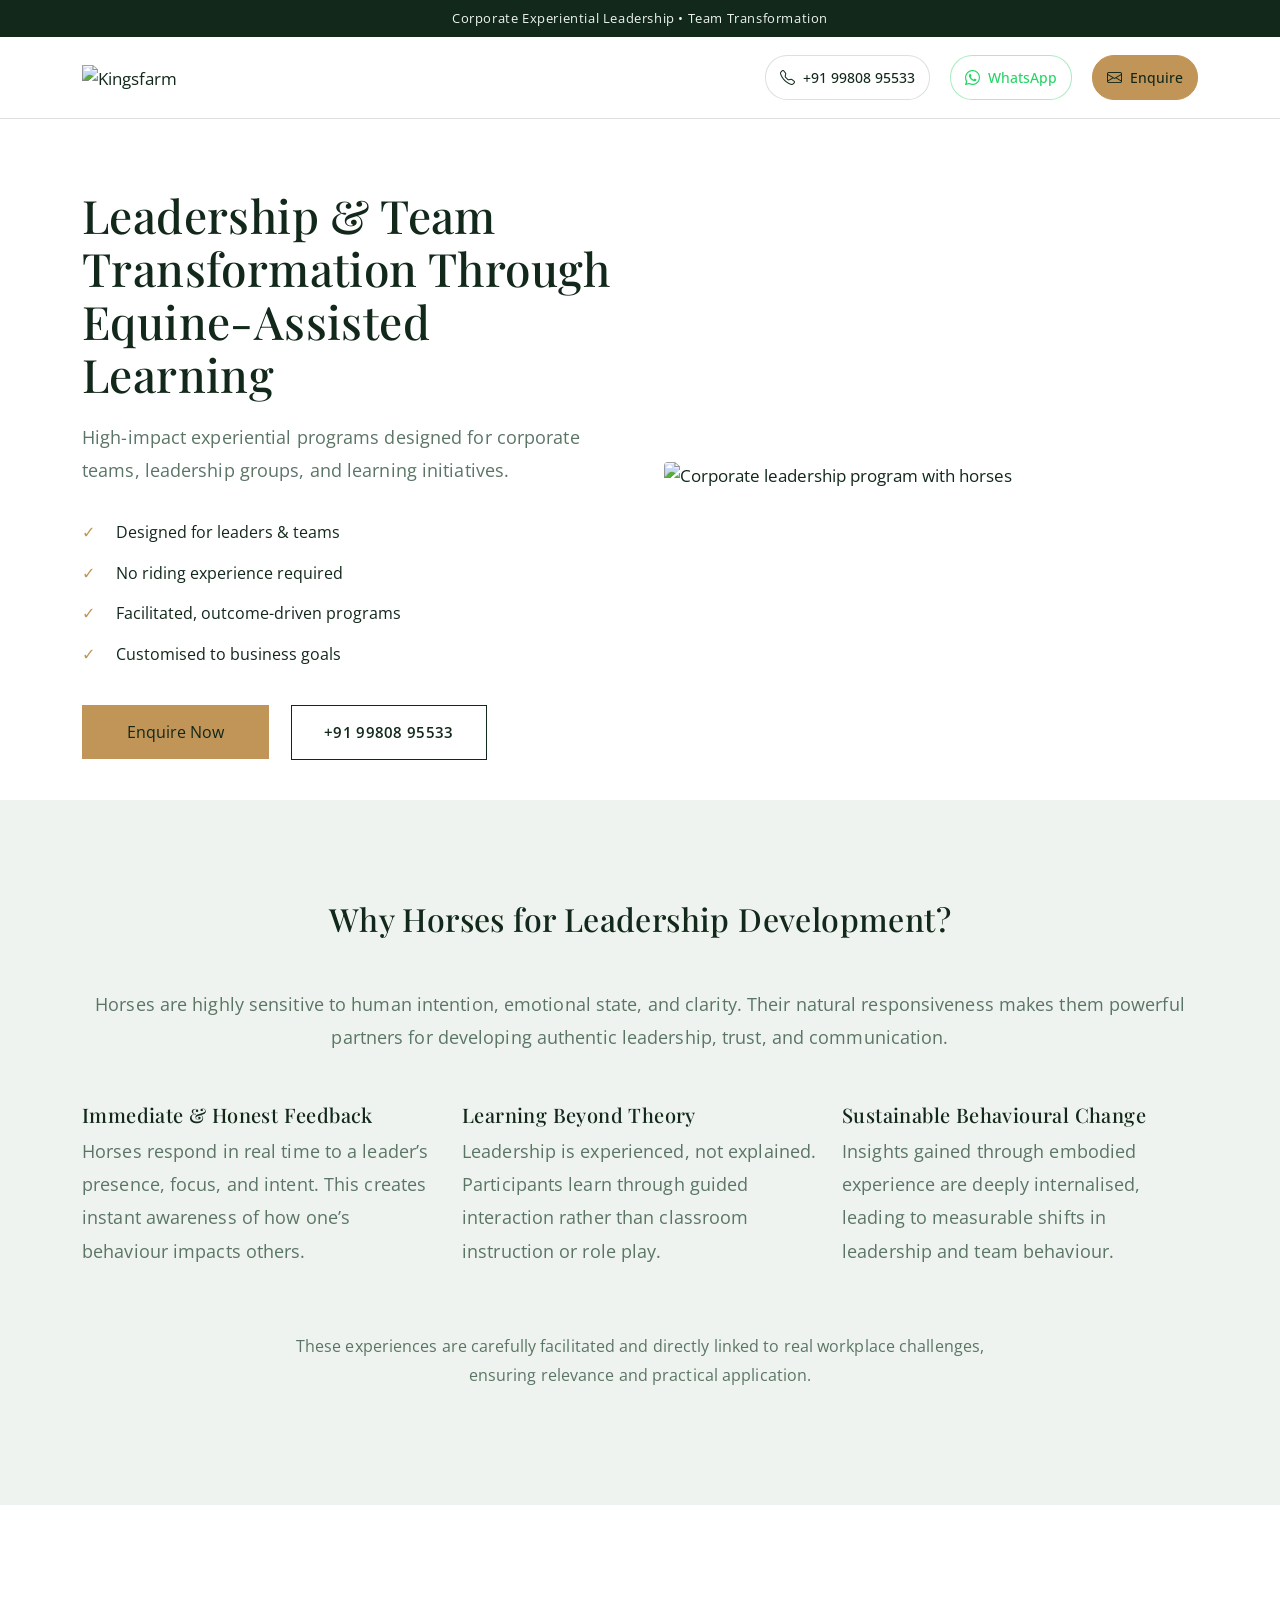
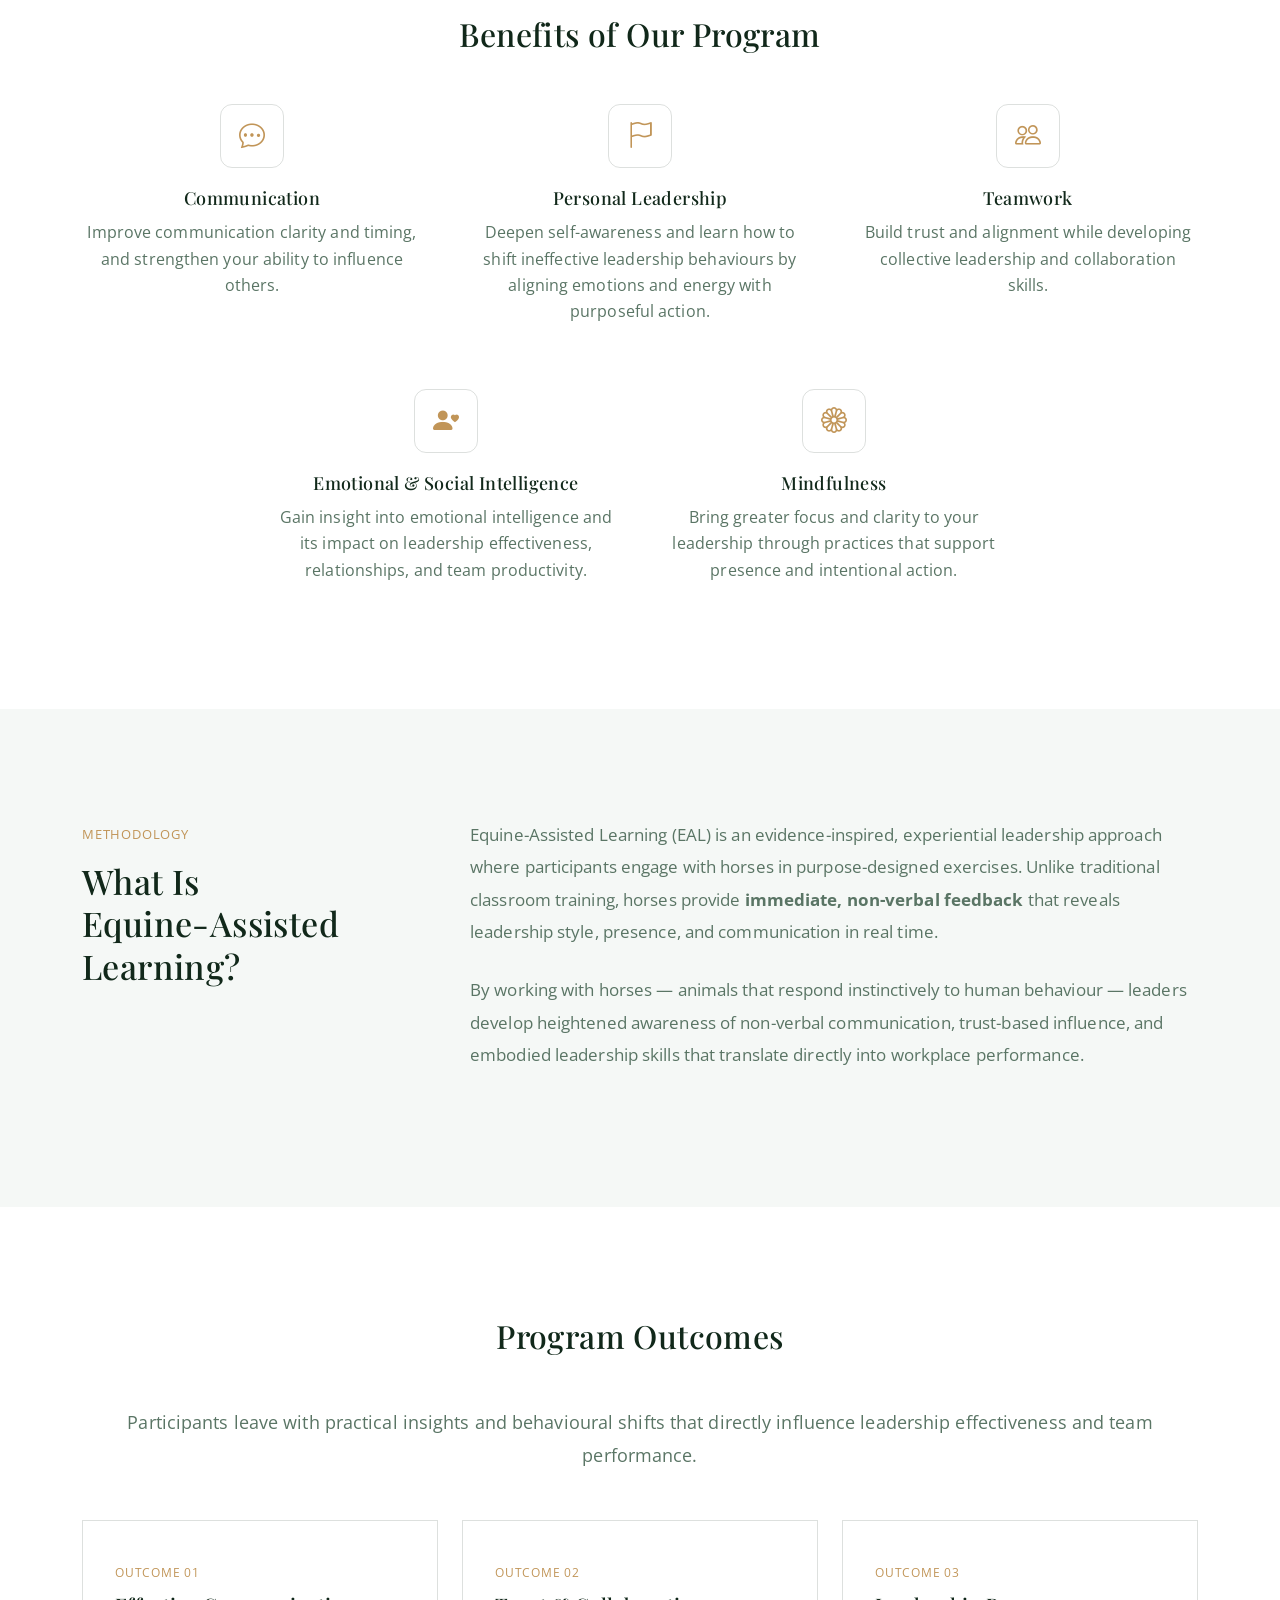
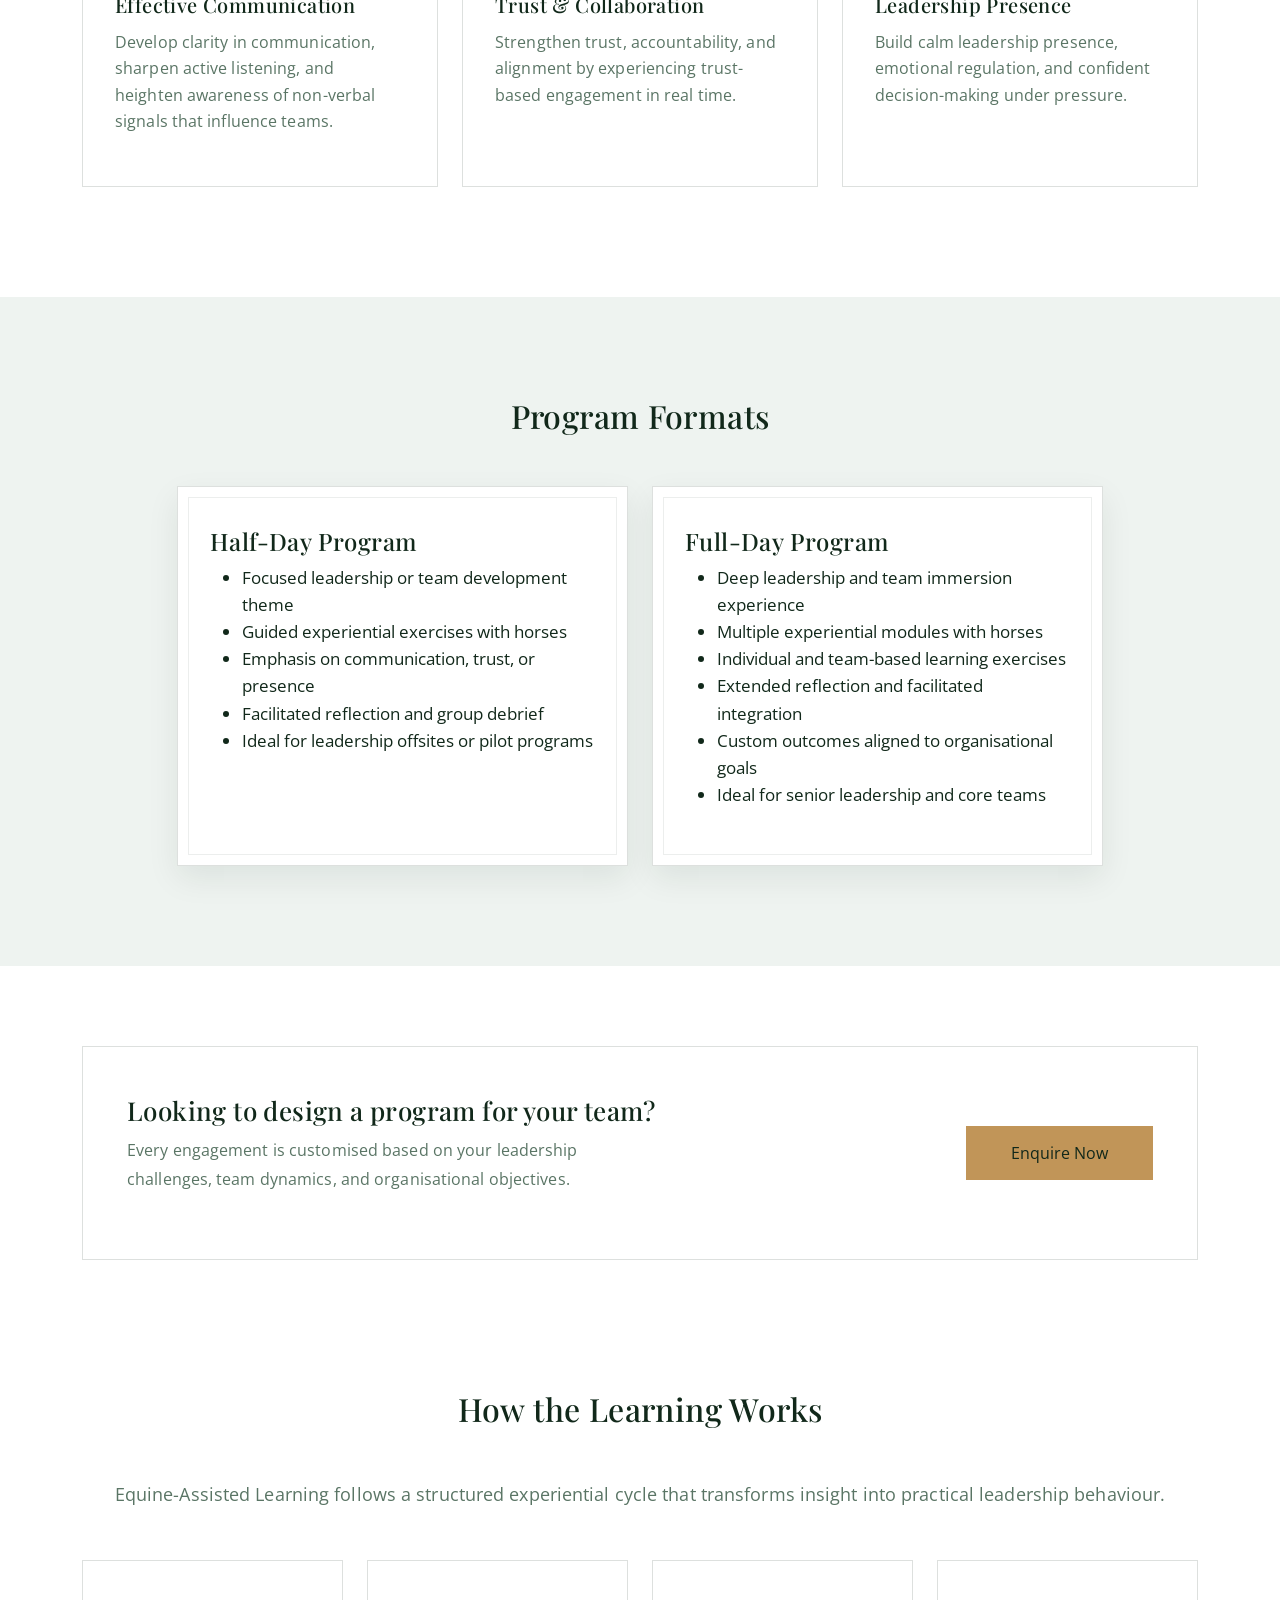
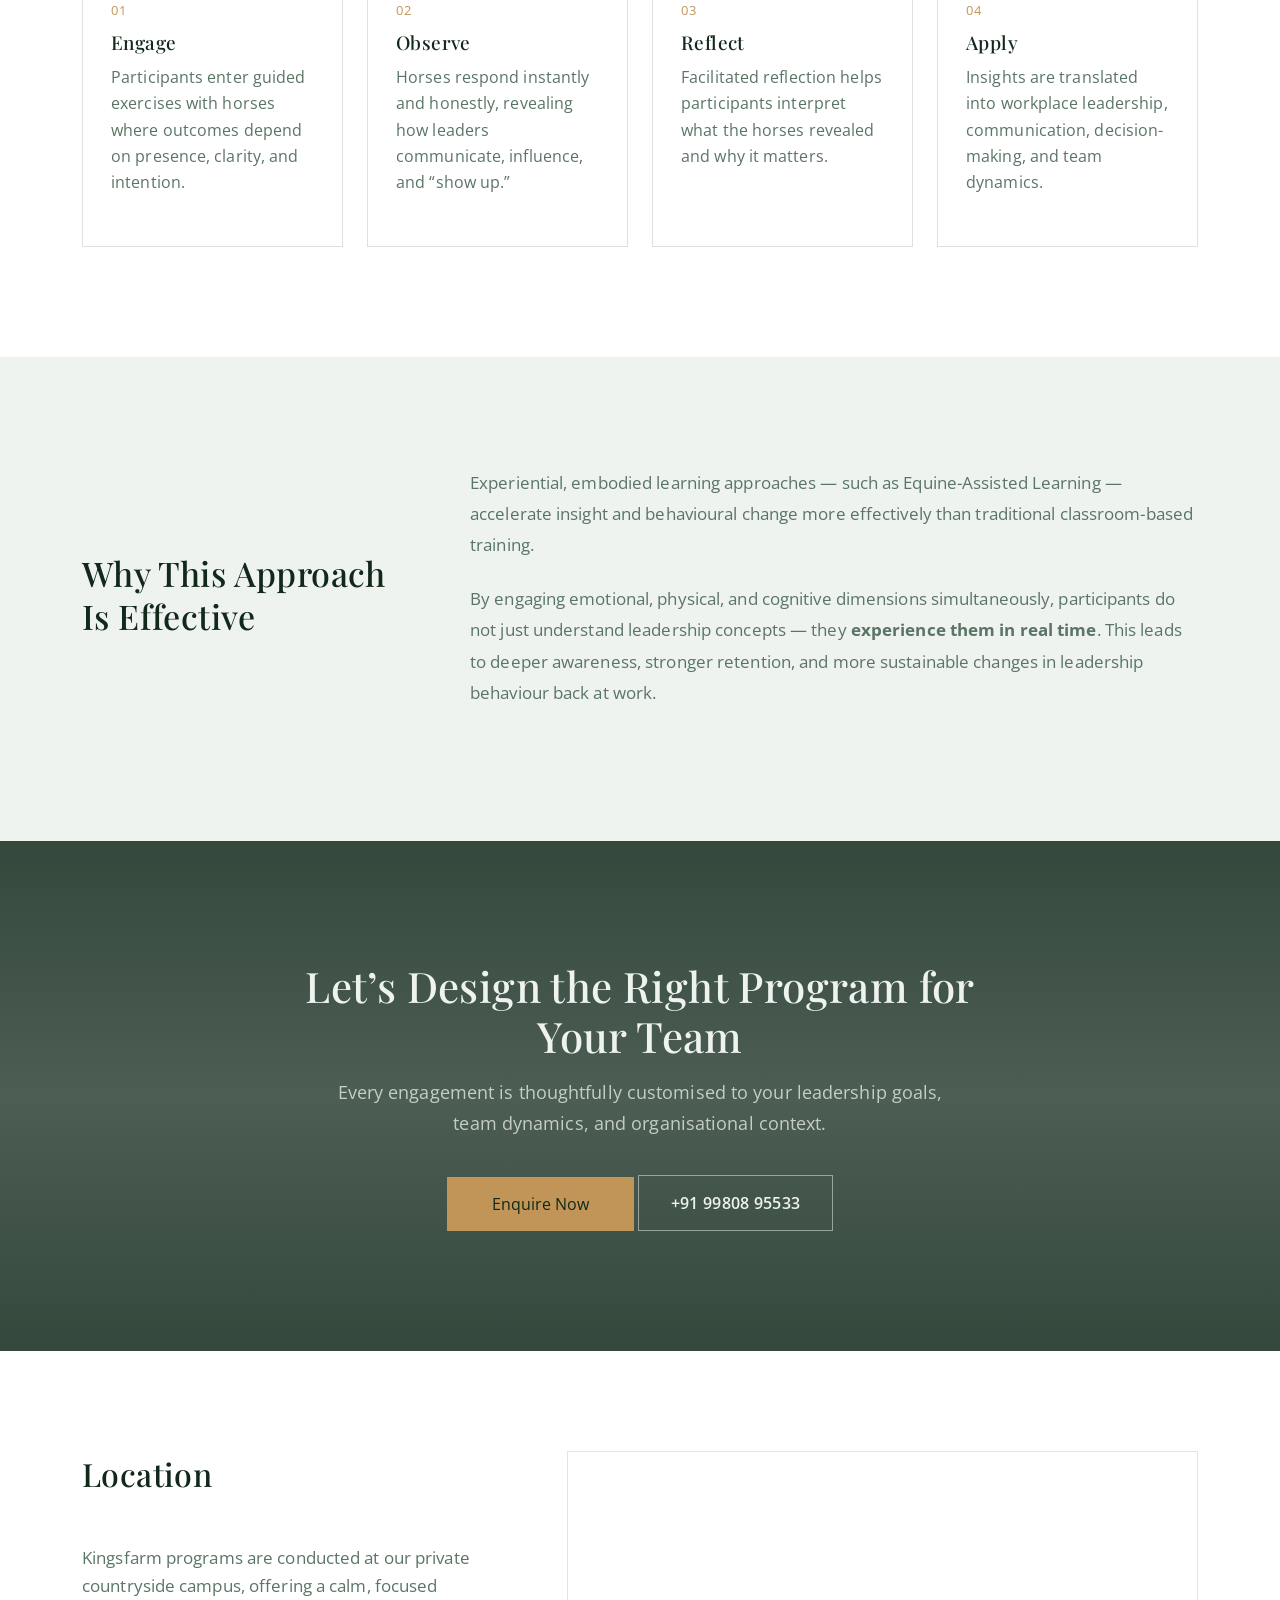
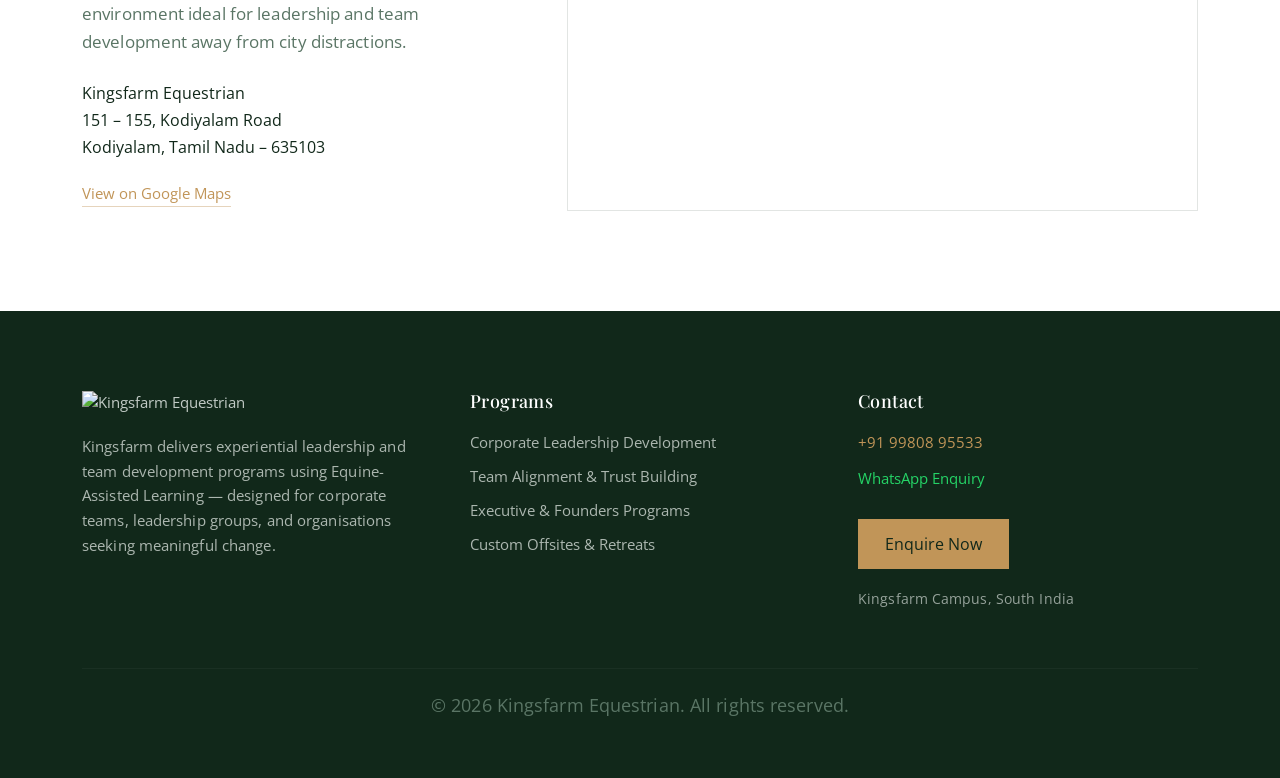
==== Corporate _ Leadership Conversion/index.html @ d207b060 "Add Corporate Leadership Conversion landing page with Kings Equestrian Foundation branding" ====
<!doctype html>
<html lang="en">
<head>
<meta charset="utf-8">
<title>Corporate Leadership Programs with Horses | Kingsfarm</title>
<meta name="viewport" content="width=device-width, initial-scale=1">

<!-- Bootstrap -->
<link href="https://cdn.jsdelivr.net/npm/bootstrap@5.3.2/dist/css/bootstrap.min.css" rel="stylesheet">

<!-- Fonts -->
<link href="https://fonts.googleapis.com/css2?family=Playfair+Display:wght@400;600;700&family=Open+Sans:wght@400;500;600&display=swap" rel="stylesheet">


<link href="https://cdn.jsdelivr.net/npm/bootstrap-icons/font/bootstrap-icons.css" rel="stylesheet">


<!-- GLOBAL CSS -->
<link rel="stylesheet" href="global.css">

<!-- PAGE CSS -->
<link rel="stylesheet" href="corporate.css">
</head>

<body>

<!-- ================= TOP BAR ================= -->
<div class="top-bar">
  <span>Corporate Experiential Leadership • Team Transformation</span>
</div>

<!-- ================= HEADER (REUSED) ================= -->
<header class="site-header corporate-header">
  <div class="container d-flex justify-content-between align-items-center">

    <div class="site-logo">
      <img src="images/logo.png" alt="Kingsfarm">
    </div>

    <div class="header-actions">

      <a href="tel:+919980895533" class="header-btn">
        <i class="bi bi-telephone"></i>
        <span>+91 99808 95533</span>
      </a>

      <a href="https://wa.me/919980895533" target="_blank" class="header-btn whatsapp">
        <i class="bi bi-whatsapp"></i>
        <span>WhatsApp</span>
      </a>

      <button
        class="header-btn enquire"
        data-bs-toggle="modal"
        data-bs-target="#enquiryModal"
      >
        <i class="bi bi-envelope"></i>
        <span>Enquire</span>
      </button>

    </div>

  </div>
</header>


<!-- ================= HERO ================= -->
<section class="corporate-hero-clean">
  <div class="container">

    <!-- HERO HEADING (FULL WIDTH) -->
    <div class="hero-heading">
      
    </div>

    <div class="row align-items-center g-5">

      <!-- LEFT CONTENT -->
      <div class="col-lg-6">
	      <h1 class="hero-title ">
	        Leadership & Team Transformation Through Equine-Assisted Learning
	      </h1>
        <p class="hero-subtitle">
          High-impact experiential programs designed for corporate teams,
          leadership groups, and learning initiatives.
        </p>

        <ul class="hero-points">
          <li>Designed for leaders & teams</li>
          <li>No riding experience required</li>
          <li>Facilitated, outcome-driven programs</li>
          <li>Customised to business goals</li>
        </ul>

        <div class="hero-actions">
          <button
            class="btn btn-gold"
            data-bs-toggle="modal"
            data-bs-target="#enquiryModal"
          >
            Enquire Now
          </button>

          <a href="tel:+919980895533" class="hero-phone">
            +91 99808 95533
          </a>
        </div>
      </div>

      <!-- RIGHT IMAGE -->
      <div class="col-lg-6">
        <img
          src="images/hero.jpg"
          alt="Corporate leadership program with horses"
          class="img-fluid hero-image"
        >
      </div>

    </div>
  </div>
</section>


 <!-- ================= WHY HORSES ================= -->
 <section class="section-light why-horses-section">
   <div class="container">

     <div class="text-center mb-5">
       <h2 class="section-title">Why Horses for Leadership Development?</h2>
       <p class="included-intro">
         Horses are highly sensitive to human intention, emotional state, and clarity.
         Their natural responsiveness makes them powerful partners for developing
         authentic leadership, trust, and communication.
       </p>
     </div>

     <div class="row g-4">

       <!-- Immediate & Honest Feedback -->
       <div class="col-lg-4">
         <div class="included-card">
           <h5>Immediate & Honest Feedback</h5>
           <p>
             Horses respond in real time to a leader’s presence, focus, and intent.
             This creates instant awareness of how one’s behaviour impacts others.
           </p>
         </div>
       </div>

       <!-- Learning Beyond Theory -->
       <div class="col-lg-4">
         <div class="included-card">
           <h5>Learning Beyond Theory</h5>
           <p>
             Leadership is experienced, not explained. Participants learn through
             guided interaction rather than classroom instruction or role play.
           </p>
         </div>
       </div>

       <!-- Sustainable Behavioural Change -->
       <div class="col-lg-4">
         <div class="included-card">
           <h5>Sustainable Behavioural Change</h5>
           <p>
             Insights gained through embodied experience are deeply internalised,
             leading to measurable shifts in leadership and team behaviour.
           </p>
         </div>
       </div>

     </div>
	 
	 <p class="text-center mt-5 why-horses-footnote">
	   These experiences are carefully facilitated and directly linked to real
	   workplace challenges, ensuring relevance and practical application.
	 </p>
	 

   </div>
 </section>
 

<section class="section-white benefits-section">
  <div class="container">

    <div class="text-center mb-5">
      <h2 class="section-title">Benefits of Our Program</h2>
    </div>

    <div class="row g-5 justify-content-center">

      <!-- Communication -->
      <div class="col-lg-4 col-md-6">
        <div class="benefit-card">
          <div class="benefit-icon">
            <i class="bi bi-chat-dots"></i>
          </div>
          <h5>Communication</h5>
          <p>
            Improve communication clarity and timing, and strengthen your
            ability to influence others.
          </p>
        </div>
      </div>

      <!-- Personal Leadership -->
      <div class="col-lg-4 col-md-6">
        <div class="benefit-card">
          <div class="benefit-icon">
            <i class="bi bi-flag"></i>
          </div>
          <h5>Personal Leadership</h5>
          <p>
            Deepen self-awareness and learn how to shift ineffective leadership
            behaviours by aligning emotions and energy with purposeful action.
          </p>
        </div>
      </div>

      <!-- Teamwork -->
      <div class="col-lg-4 col-md-6">
        <div class="benefit-card">
          <div class="benefit-icon">
            <i class="bi bi-people"></i>
          </div>
          <h5>Teamwork</h5>
          <p>
            Build trust and alignment while developing collective leadership
            and collaboration skills.
          </p>
        </div>
      </div>

      <!-- Emotional & Social Intelligence -->
      <div class="col-lg-4 col-md-6">
		<div class="benefit-card">
		  <div class="benefit-icon">
		    <i class="bi bi-person-heart"></i>
		  </div>
		  <h5>Emotional & Social Intelligence</h5>
		  <p>
		    Gain insight into emotional intelligence and its impact on
		    leadership effectiveness, relationships, and team productivity.
		  </p>
		</div>
      </div>

      <!-- Mindfulness -->
      <div class="col-lg-4 col-md-6">
        <div class="benefit-card">
          <div class="benefit-icon">
            <i class="bi bi-flower1"></i>
          </div>
          <h5>Mindfulness</h5>
          <p>
            Bring greater focus and clarity to your leadership through
            practices that support presence and intentional action.
          </p>
        </div>
      </div>

    </div>

  </div>
</section>


<section class="section-soft eal-explainer">
  <div class="container">

    <div class="row align-items-start g-5">

      <!-- LEFT: ANCHOR -->
      <div class="col-lg-4">
        <div class="eal-anchor">
          <span class="eal-label">Methodology</span>
          <h2 class="eal-title">
            What Is<br>
            Equine-Assisted Learning?
          </h2>
        </div>
      </div>

      <!-- RIGHT: CONTENT -->
      <div class="col-lg-8">
        <div class="eal-content">
          <p>
            Equine-Assisted Learning (EAL) is an evidence-inspired, experiential leadership
            approach where participants engage with horses in purpose-designed exercises.
            Unlike traditional classroom training, horses provide
            <strong>immediate, non-verbal feedback</strong> that reveals leadership style,
            presence, and communication in real time.
          </p>

          <p>
            By working with horses — animals that respond instinctively to human behaviour —
            leaders develop heightened awareness of non-verbal communication, trust-based
            influence, and embodied leadership skills that translate directly into workplace
            performance.
          </p>
        </div>
      </div>

    </div>

  </div>
</section>


<!-- ================= PROGRAM OUTCOMES ================= -->
 <!-- ================= PROGRAM OUTCOMES ================= -->
 <section class="section-white outcomes-section">
   <div class="container">

     <div class="text-center mb-5">
       <h2 class="section-title">Program Outcomes</h2>
       <p class="included-intro">
         Participants leave with practical insights and behavioural shifts
         that directly influence leadership effectiveness and team performance.
       </p>
     </div>

     <div class="row g-4">

       <!-- Communication -->
       <div class="col-lg-4">
         <div class="outcome-card">
           <span class="outcome-label">Outcome 01</span>
           <h4>Effective Communication</h4>
           <p>
             Develop clarity in communication, sharpen active listening,
             and heighten awareness of non-verbal signals that influence teams.
           </p>
         </div>
       </div>

       <!-- Trust -->
       <div class="col-lg-4">
         <div class="outcome-card">
           <span class="outcome-label">Outcome 02</span>
           <h4>Trust & Collaboration</h4>
           <p>
             Strengthen trust, accountability, and alignment by experiencing
             trust-based engagement in real time.
           </p>
         </div>
       </div>

       <!-- Presence -->
       <div class="col-lg-4">
         <div class="outcome-card">
           <span class="outcome-label">Outcome 03</span>
           <h4>Leadership Presence</h4>
           <p>
             Build calm leadership presence, emotional regulation,
             and confident decision-making under pressure.
           </p>
         </div>
       </div>

     </div>

   </div>
 </section>
  

<!-- ================= PROGRAM FORMATS ================= -->
<!-- ================= PROGRAM FORMATS ================= -->
<section class="section-light">
  <div class="container">

    <h2 class="section-title">Program Formats</h2>

    <div class="row g-4 justify-content-center">

      <!-- HALF DAY -->
      <div class="col-lg-5">
        <div class="card-premium">
          <h4>Half-Day Program</h4>
          <ul class="trail-list">
            <li>Focused leadership or team development theme</li>
            <li>Guided experiential exercises with horses</li>
            <li>Emphasis on communication, trust, or presence</li>
            <li>Facilitated reflection and group debrief</li>
            <li>Ideal for leadership offsites or pilot programs</li>
          </ul>
        </div>
      </div>

      <!-- FULL DAY -->
      <div class="col-lg-5">
        <div class="card-premium">
          <h4>Full-Day Program</h4>
          <ul class="trail-list">
            <li>Deep leadership and team immersion experience</li>
            <li>Multiple experiential modules with horses</li>
            <li>Individual and team-based learning exercises</li>
            <li>Extended reflection and facilitated integration</li>
            <li>Custom outcomes aligned to organisational goals</li>
            <li>Ideal for senior leadership and core teams</li>
          </ul>
        </div>
      </div>

    </div>

  </div>
</section>


<!-- ================= PROGRAM CTA ================= -->
<section class="cta-light">
  <div class="container">

    <div class="cta-box">
      <div class="row align-items-center g-4">

        <div class="col-lg-8">
          <h3 class="cta-title-small">
            Looking to design a program for your team?
          </h3>
          <p class="cta-text">
            Every engagement is customised based on your leadership challenges,
            team dynamics, and organisational objectives.
          </p>
        </div>

        <div class="col-lg-4 text-lg-end">
          <button
            class="btn btn-gold"
            data-bs-toggle="modal"
            data-bs-target="#enquiryModal"
          >
            Enquire Now
          </button>
        </div>

      </div>
    </div>

  </div>
</section>

 <!-- ================= HOW THE LEARNING WORKS ================= -->
 <section class="section-white learning-journey">
   <div class="container">

     <div class="text-center mb-5">
       <h2 class="section-title">How the Learning Works</h2>
       <p class="included-intro">
         Equine-Assisted Learning follows a structured experiential cycle that
         transforms insight into practical leadership behaviour.
       </p>
     </div>

     <div class="row g-4">

       <!-- Step 1 -->
       <div class="col-lg-3 col-md-6">
         <div class="journey-step">
           <span class="step-number">01</span>
           <h5>Engage</h5>
           <p>
             Participants enter guided exercises with horses where outcomes
             depend on presence, clarity, and intention.
           </p>
         </div>
       </div>

       <!-- Step 2 -->
       <div class="col-lg-3 col-md-6">
         <div class="journey-step">
           <span class="step-number">02</span>
           <h5>Observe</h5>
           <p>
             Horses respond instantly and honestly, revealing how leaders
             communicate, influence, and “show up.”
           </p>
         </div>
       </div>

       <!-- Step 3 -->
       <div class="col-lg-3 col-md-6">
         <div class="journey-step">
           <span class="step-number">03</span>
           <h5>Reflect</h5>
           <p>
             Facilitated reflection helps participants interpret what the
             horses revealed and why it matters.
           </p>
         </div>
       </div>

       <!-- Step 4 -->
       <div class="col-lg-3 col-md-6">
         <div class="journey-step">
           <span class="step-number">04</span>
           <h5>Apply</h5>
           <p>
             Insights are translated into workplace leadership, communication,
             decision-making, and team dynamics.
           </p>
         </div>
       </div>

     </div>

   </div>
 </section>
 

 


<!-- ================= WHY THIS APPROACH IS EFFECTIVE ================= -->
<section class="section-light effectiveness-section">
  <div class="container">

    <div class="row align-items-center g-5">

      <!-- LEFT: HEADING -->
      <div class="col-lg-4">
        <h2 class="effectiveness-title">
          Why This Approach<br>
          Is Effective
        </h2>
      </div>

      <!-- RIGHT: CONTENT -->
      <div class="col-lg-8">
        <p class="effectiveness-text">
          Experiential, embodied learning approaches — such as Equine-Assisted Learning —
          accelerate insight and behavioural change more effectively than traditional
          classroom-based training.
        </p>

        <p class="effectiveness-text">
          By engaging emotional, physical, and cognitive dimensions simultaneously,
          participants do not just understand leadership concepts — they
          <strong>experience them in real time</strong>. This leads to deeper awareness,
          stronger retention, and more sustainable changes in leadership behaviour
          back at work.
        </p>
      </div>

    </div>

  </div>
</section>


<!-- ================= FINAL CTA ================= -->
<!-- ================= FINAL CTA ================= -->
<section class="cta-dark final-cta">
  <div class="cta-overlay"></div>

  <div class="container cta-content">

    <h2 class="cta-title">
      Let’s Design the Right Program for Your Team
    </h2>

    <p class="cta-subtitle">
      Every engagement is thoughtfully customised to your leadership goals,
      team dynamics, and organisational context.
    </p>

    <div class="cta-actions">
      <button
        class="btn btn-gold"
        data-bs-toggle="modal"
        data-bs-target="#enquiryModal"
      >
        Enquire Now
      </button>

      <a href="tel:+919980895533" class="cta-phone">
        +91 99808 95533
      </a>
    </div>

  </div>
</section>



<!-- ================= LOCATION ================= -->
<section class="section-white location-section">
  <div class="container">

    <div class="row g-5 align-items-center">

      <!-- LEFT: ADDRESS -->
      <div class="col-lg-5">
        <h2 class="section-title text-start">Location</h2>

        <p class="location-intro">
          Kingsfarm programs are conducted at our private countryside campus,
          offering a calm, focused environment ideal for leadership and team
          development away from city distractions.
        </p>

        <address class="location-address">
          Kingsfarm Equestrian<br>
          151 – 155, Kodiyalam Road<br>
          Kodiyalam, Tamil Nadu – 635103
        </address>

        <a
          href="https://www.google.com/maps/place/12.8485979,77.8373069"
          target="_blank"
          class="location-link"
        >
          View on Google Maps
        </a>
      </div>

      <!-- RIGHT: MAP -->
      <div class="col-lg-7">
        <div class="map-frame">
          <iframe
            src="https://www.google.com/maps/embed?pb=!1m18!1m12!1m3!1d3889.9176088710724!2d77.8373069!3d12.848597900000001!2m3!1f0!2f0!3f0!3m2!1i1024!2i768!4f13.1!3m3!1m2!1s0x3bae737e1b92ef51%3A0xd10586fc7a9aa842!2sHorse%20Riding%20%7C%20School%20%7C%20Kings%20%7C%20Equestrian%20%7C%20Camp%20%7C%20Therapy%20%7C%20Ranch%20%7C%20Academy%20%7C%20Club%20%7C%20Foundation%20%7C%20Rescue%20%7C%20Stable!5e0!3m2!1sen!2sin!4v1768153596552!5m2!1sen!2sin"
            loading="lazy"
            referrerpolicy="no-referrer-when-downgrade"
            allowfullscreen>
          </iframe>
        </div>
      </div>

    </div>

  </div>
</section>


<!-- ================= FOOTER ================= -->
<footer class="corporate-footer">
  <div class="container">

    <div class="row g-5 footer-top">

      <!-- BRAND -->
      <div class="col-lg-4">
        <img src="images/logo.png" alt="Kingsfarm Equestrian" class="footer-logo">

        <p class="footer-desc">
          Kingsfarm delivers experiential leadership and team development
          programs using Equine-Assisted Learning — designed for corporate teams,
          leadership groups, and organisations seeking meaningful change.
        </p>
      </div>

      <!-- PROGRAM LINKS -->
      <div class="col-lg-4 col-md-6">
        <h5 class="footer-title">Programs</h5>
        <ul class="footer-list">
          <li>Corporate Leadership Development</li>
          <li>Team Alignment & Trust Building</li>
          <li>Executive & Founders Programs</li>
          <li>Custom Offsites & Retreats</li>
        </ul>
      </div>

      <!-- CONTACT -->
      <div class="col-lg-4 col-md-6">
        <h5 class="footer-title">Contact</h5>

        <a href="tel:+919980895533" class="footer-link">
          +91 99808 95533
        </a>

        <a href="https://wa.me/919980895533" target="_blank" class="footer-link whatsapp">
          WhatsApp Enquiry
        </a>

        <button
          class="btn btn-gold footer-btn"
          data-bs-toggle="modal"
          data-bs-target="#enquiryModal"
        >
          Enquire Now
        </button>

        <p class="footer-location">
          Kingsfarm Campus, South India
        </p>
      </div>

    </div>

    <hr class="footer-divider">

    <div class="footer-bottom">
      <p>
        © 2026 Kingsfarm Equestrian. All rights reserved.
      </p>
    </div>

  </div>
</footer>


<!-- ================= FOOTER (REUSED EXACTLY) ================= -->
<!-- Paste the SAME footer + mobile sticky footer from your Trails page here -->

<script src="https://cdn.jsdelivr.net/npm/bootstrap@5.3.2/dist/js/bootstrap.bundle.min.js"></script>


<div class="modal fade" id="enquiryModal" tabindex="-1">
  <div class="modal-dialog modal-dialog-centered">
    <div class="modal-content p-4">
      <h4>Corporate Enquiry</h4>
      <form>
        <input class="form-control mb-3" placeholder="Name">
        <input class="form-control mb-3" placeholder="Company">
        <input class="form-control mb-3" placeholder="Email">
        <input class="form-control mb-3" placeholder="Phone">
        <button class="btn btn-gold w-100">Submit Enquiry</button>
      </form>
    </div>
  </div>
</div>


<script>
                var url = 'https://wati-integration-prod-service.clare.ai/v2/watiWidget.js?30190';
                var s = document.createElement('script');
                s.type = 'text/javascript';
                s.async = true;
                s.src = url;
                var options = {
                "enabled":true,
                "chatButtonSetting":{
                    "backgroundColor":"#00e785",
                    "ctaText":"Chat with us",
                    "borderRadius":"25",
                    "marginLeft": "0",
                    "marginRight": "20",
                    "marginBottom": "20",
                    "ctaIconWATI":false,
                    "position":"right"
                },
                "brandSetting":{
                    "brandName":"Kings Equestrian",
                    "brandSubTitle":"undefined",
                    "brandImg":"https://www.wati.io/wp-content/uploads/2023/04/Wati-logo.svg",
                    "welcomeText":"Hi there!\nHow can I help you?",
                    "messageText":"Hello, %0A I have a question about {{page_link}}",
                    "backgroundColor":"#00e785",
                    "ctaText":"Chat with us",
                    "borderRadius":"25",
                    "autoShow":false,
                    "phoneNumber":"919980895533"
                }
                };
                s.onload = function() {
                    CreateWhatsappChatWidget(options);
                };
                var x = document.getElementsByTagName('script')[0];
                x.parentNode.insertBefore(s, x);
            </script>
</body>
</html>
---- Corporate _ Leadership Conversion/global.css ----
/* ======================================================
   GLOBAL BRAND SYSTEM
   Used across ALL landing pages
====================================================== */

/* -----------------------
   Brand Tokens
----------------------- */
:root {
  --brand-dark: #11281a;
  --brand-dark-2: #0d1f15;
  --brand-light: #eef3f0;
  --brand-white: #ffffff;
  --brand-gold: #c19558;

  --text-primary: #11281a;
  --text-muted: #5a7565;

  --border-soft: rgba(17, 40, 26, 0.14);
  --border-faint: rgba(17, 40, 26, 0.08);

  --radius-none: 0;
  --transition-base: all 0.3s ease;
}

/* -----------------------
   Reset & Base
----------------------- */
html, body {
  max-width: 100%;
  overflow-x: hidden;
}

 

p {
  font-size: 18px;
  line-height: 1.85;
  color: var(--text-muted);
  letter-spacing: 0.1px;
}

/* ================= TYPOGRAPHY ================= */

/* Body text */
body {
  font-family: 'Open Sans', system-ui, -apple-system, BlinkMacSystemFont, sans-serif;
  background: var(--brand-white);
  color: var(--text-primary);
  font-size: 16.5px;
  line-height: 1.65;
}

/* Headings */
h1, h2, h3, h4, h5, .section-title, .cta-title {
  font-family: 'Playfair Display', serif;
  letter-spacing: 0.4px;
}


.section-title {
  text-align: center;
  margin-bottom: 50px;
}

/* -----------------------
   Sections
----------------------- */
.section-white {
  background: #fff;
  padding: 100px 0;
}

.section-light {
  background: var(--brand-light);
  padding: 100px 0;
}


/* ================= HEADER LOGO ================= */

.site-logo img {
  height: 80px;           /* default size */
  width: auto;
  transition: all 0.3s ease;
}

/* On scroll (sticky state) */
.site-header.scrolled .site-logo img {
  height: 40px;
}

/* Mobile refinement */
@media (max-width: 768px) {
  .site-logo img {
    height: 40px;
  }

  .site-header.scrolled .site-logo img {
    height: 34px;
  }
}



/* ================= HEADER CALL BUTTON ================= */

.call-btn {
  padding: 10px 20px;
  background: var(--brand-dark);   /* 👈 dark background */
  color: #ffffff;                  /* 👈 white text */
  border: 1px solid var(--brand-dark);
  text-decoration: none;
  font-size: 14px;
  transition: var(--transition-base);
}

/* Hover */
.call-btn:hover {
  background: var(--brand-dark-2);
  color: #ffffff;
  border-color: var(--brand-dark-2);
}

/* When header is scrolled (keep same style for consistency) */
.site-header.scrolled .call-btn {
  background: var(--brand-dark);
  color: #ffffff;
  border-color: var(--brand-dark);
}




/* -----------------------
   Buttons (Unified)
----------------------- */
.btn {
  border-radius: var(--radius-none);
  transition: var(--transition-base);
  border: none;
}

.btn-primary {
  background: var(--brand-dark);
  color: #fff;
  padding: 14px 40px;
}

.btn-primary:hover {
  background: var(--brand-dark-2);
  color: #fff;
}

.btn-outline {
  border: 1px solid var(--brand-dark);
  color: var(--brand-dark);
  background: transparent;
  padding: 14px 40px;
}

.btn-outline:hover {
  background: var(--brand-dark);
  color: #fff;
}

.btn-gold {
  background: var(--brand-gold);
  color: var(--brand-dark);
  border: 1px solid var(--brand-gold);
  padding: 14px 44px;
}

.btn-gold:hover {
  background: var(--brand-dark);
  color: #fff;
  border-color: var(--brand-dark);
}


.transparent-header .call-btn {
  background: rgba(17,40,26,0.9);
}

/* -----------------------
   Header (Shared)
----------------------- */
.site-header {
  position: fixed;
  top: 34px;
  width: 100%;
  z-index: 1000;
  padding: 18px 0;
  transition: var(--transition-base);
}

.site-header.scrolled {
  top: 0;
  background: #fff;
  box-shadow: 0 6px 20px rgba(0,0,0,0.08);
  padding: 12px 0;
}

/* Call Button */
 
/* -----------------------
   Cards (Premium System)
----------------------- */
.card-premium {
  position: relative;
  background: #fff;
  padding: 40px 32px;
  border: 1px solid var(--border-soft);
  box-shadow: 0 12px 30px rgba(17,40,26,0.08);
  height: 100%;
}

.card-premium::before {
  content: "";
  position: absolute;
  inset: 10px;
  border: 1px solid var(--border-faint);
  pointer-events: none;
}

@media (hover: hover) {
  .card-premium:hover {
    transform: translateY(-3px);
    box-shadow: 0 18px 44px rgba(17,40,26,0.12);
  }
}

/* -----------------------
   Dark / Parallax CTA Base
----------------------- */
.cta-dark,
.cta-parallax {
  position: relative;
  color: var(--brand-light);
  text-align: center;
  padding: 110px 0;
}

.cta-overlay {
  position: absolute;
  inset: 0;
  background: linear-gradient(
    to bottom,
    rgba(17,40,26,0.85),
    rgba(17,40,26,0.75),
    rgba(17,40,26,0.85)
  );
  z-index: 1;
}

.cta-content {
  position: relative;
  z-index: 2;
  max-width: 760px;
  margin: 0 auto;
}

.cta-title {
  font-size: 42px;
  margin-bottom: 16px;
}

.cta-subtitle {
  font-size: 18px;
  line-height: 1.7;
  color: rgba(238,243,240,0.75);
  margin-bottom: 36px;
}

/* -----------------------
   Footer (Shared)
----------------------- */
.landing-footer {
  background: var(--brand-dark);
  color: var(--brand-light);
  padding: 60px 0 40px;
  font-size: 14px;
}

.footer-link {
  color: var(--brand-gold);
  text-decoration: none;
}

/* -----------------------
   Mobile Guardrails
----------------------- */
@media (max-width: 768px) {
  .section-white,
  .section-light {
    padding: 70px 0;
  }

  .cta-title {
    font-size: 32px;
  }

  * {
    transform: none !important;
  }
}


/* ================= TOP BAR ================= */
.top-bar {
  background: var(--brand-dark);
  color: var(--brand-light);
  text-align: center;
  font-size: 13px;
  padding: 8px 12px;
  letter-spacing: 0.6px;
  position: relative;
  z-index: 1100;
}

/* Ensure header sits below top bar */
.site-header {
  top: 34px;
}

/* When header becomes sticky */
.site-header.scrolled {
  top: 0;
}

/* Mobile adjustment */
@media (max-width: 768px) {
  .top-bar {
    font-size: 12px;
    padding: 7px 10px;
  }

  .site-header {
    top: 40px;
  }
}


/* ===============================
   Mobile Sticky Footer (CTA)
================================ */

.mobile-sticky-footer {
  position: fixed;
  bottom: 0;
  left: 0;
  right: 0;
  display: none;
  z-index: 1200;
  background: rgba(17, 40, 26, 0.95);
  backdrop-filter: blur(6px);
  padding: 10px;
  gap: 10px;
}

/* Buttons */
.sticky-btn {
  flex: 1;
  text-align: center;
  padding: 14px 0;
  font-size: 15px;
  text-decoration: none;
  font-weight: 500;
  border-radius: 2px;
}

/* Call button */
.sticky-btn.call {
  background: var(--brand-gold);
  color: var(--brand-dark);
}

/* WhatsApp button */
.sticky-btn.whatsapp {
  background: #25D366;
  color: #fff;
}

/* Show only on mobile */
@media (max-width: 768px) {
  .mobile-sticky-footer {
    display: flex;
  }

  /* Prevent content from hiding behind footer */
  body {
    padding-bottom: 70px;
  }
}
---- Corporate _ Leadership Conversion/corporate.css ----
/* ===============================
   Header Action Buttons
================================ */

.header-actions {
  display: flex;
  align-items: center;
  gap: 14px;
}

/* Base button style */
.header-btn {
  display: inline-flex;
  align-items: center;
  gap: 8px;
  padding: 9px 14px;
  font-size: 14px;
  font-weight: 500;
  color: var(--brand-dark);
  background: #ffffff;
  border: 1px solid var(--border-soft);
  border-radius: 22px;
  text-decoration: none;
  transition: all 0.25s ease;
  cursor: pointer;
}

/* Icon */
.header-btn i {
  font-size: 15px;
}

/* Hover */
.header-btn:hover {
  background: var(--brand-light);
  border-color: var(--brand-dark);
  color: var(--brand-dark);
}

/* WhatsApp variant */
.header-btn.whatsapp {
  color: #25D366;
  border-color: rgba(37, 211, 102, 0.4);
}

.header-btn.whatsapp:hover {
  background: rgba(37, 211, 102, 0.08);
  border-color: #25D366;
}

/* Enquire (primary) */
.header-btn.enquire {
  background: var(--brand-gold);
  color: var(--brand-dark);
  border-color: var(--brand-gold);
}

.header-btn.enquire:hover {
  background: var(--brand-dark);
  color: #fff;
  border-color: var(--brand-dark);
}

@media (max-width: 768px) {

  .header-actions {
    gap: 8px;
  }

  .header-btn span {
    display: none; /* icons only */
  }

  .header-btn {
    padding: 10px 12px;
    border-radius: 50%;
  }
}


/* ===============================
   Corporate Header
================================ */

.corporate-header {
  background: #ffffff;
  position: sticky;
  top: 0;
  z-index: 1200;
  border-bottom: 1px solid var(--border-soft);
}

.header-actions {
  display: flex;
  align-items: center;
  gap: 20px;
}

.header-link {
  font-size: 14.5px;
  color: var(--brand-dark);
  text-decoration: none;
  font-weight: 500;
}

.header-link.whatsapp {
  color: #25D366;
}
/* ===============================
   Clean Corporate Hero
================================ */

.corporate-hero-clean {
  padding: 40px 0;
  background: #ffffff;
}

.hero-title {
  font-size: 44px;
  line-height: 1.2;
  color: var(--brand-dark);
  margin-bottom: 20px;
}

.hero-subtitle {
  font-size: 18px;
  color: var(--text-muted);
  margin-bottom: 30px;
  max-width: 520px;
}

.hero-points {
  list-style: none;
  padding: 0;
  margin-bottom: 36px;
}

.hero-points li {
  margin-bottom: 12px;
  font-size: 16px;
  color: var(--brand-dark);
}

.hero-actions {
  display: flex;
  gap: 22px;
  align-items: center;
}

.hero-text-link {
  font-size: 15px;
  color: var(--brand-dark);
  text-decoration: underline;
}

/* Hero Phone Button */
.hero-phone {
  display: inline-flex;
  align-items: center;
  gap: 8px;
  padding: 14px 32px;
  font-size: 15px;
  font-weight: 600;
  color: var(--brand-dark);
  background: transparent;
  border: 1px solid var(--brand-dark);
  text-decoration: none;
  letter-spacing: 0.3px;
  transition: var(--transition-base);
}

.hero-phone:hover {
  background: var(--brand-dark);
  color: #fff;
}

.hero-image {
  border-radius: 4px;
}

/* ===============================
   Hero Heading (Full Width)
================================ */

.hero-heading {
  max-width: 920px;
  margin-bottom: 30px;
}

.hero-title {
  font-size: 46px;
  line-height: 1.15;
  color: var(--brand-dark);
}
 
 
/* ===============================
   Hero Points with Ticks
================================ */

.hero-points {
  list-style: none;
  padding: 0;
  margin: 32px 0 38px;
}

.hero-points li {
  position: relative;
  padding-left: 34px;
  margin-bottom: 14px;
  font-size: 16px;
  color: var(--brand-dark);
}

/* Tick icon */
.hero-points li::before {
  content: "✓";
  position: absolute;
  left: 0;
  top: 0;
  color: var(--brand-gold);
  font-weight: 700;
  font-size: 16px;
}
@media (max-width: 768px) {

  .hero-heading {
    margin-bottom: 40px;
    text-align: center;
  }

  .hero-title {
    font-size: 34px;
  }

  .hero-actions {
    justify-content: center;
  }
}
 
/* ===============================
   Benefits Section
================================ */

.benefits-section {
  padding-top: 110px;
  padding-bottom: 110px;
}

.benefit-card {
  text-align: center;
  max-width: 340px;
  margin: 0 auto;
}

.benefit-icon {
  width: 64px;
  height: 64px;
  border-radius: 12px;
  border: 1px solid var(--border-soft);
  display: flex;
  align-items: center;
  justify-content: center;
  margin: 0 auto 20px;
  color: var(--brand-gold);
  font-size: 26px;
}

.benefit-card h5 {
  font-family: 'Playfair Display', serif;
  font-size: 18px;
  margin-bottom: 10px;
  color: var(--brand-dark);
}

.benefit-card p {
  font-size: 15.5px;
  line-height: 1.7;
  color: var(--text-muted);
}


.why-horses-footnote {
  max-width: 720px;
  margin-left: auto;
  margin-right: auto;
  font-size: 15.5px;
  color: var(--text-muted);
}


/* ===============================
   EAL Explainer Section
================================ */

.section-soft {
  background: #f5f8f6; /* subtle contrast from white */
  padding: 110px 0;
}

.eal-anchor {
  position: sticky;
  top: 120px;
}

.eal-label {
  display: inline-block;
  font-size: 13px;
  letter-spacing: 0.8px;
  text-transform: uppercase;
  color: var(--brand-gold);
  margin-bottom: 14px;
}

.eal-title {
  font-size: 34px;
  line-height: 1.25;
  color: var(--brand-dark);
}

.eal-content p {
  font-size: 17px;
  line-height: 1.9;
  color: var(--text-muted);
  margin-bottom: 26px;
}

/* Mobile */
@media (max-width: 768px) {
  .eal-anchor {
    position: static;
  }

  .eal-title {
    font-size: 28px;
  }
}



/* ===============================
   Program Outcomes
================================ */

.outcomes-section {
  padding-top: 110px;
  padding-bottom: 110px;
}

.outcome-card {
  background: #fff;
  border: 1px solid var(--border-soft);
  padding: 36px 32px;
  height: 100%;
  position: relative;
}

.outcome-label {
  display: inline-block;
  font-size: 12px;
  letter-spacing: 0.8px;
  text-transform: uppercase;
  color: var(--brand-gold);
  margin-bottom: 10px;
}

.outcome-card h4 {
  font-family: 'Playfair Display', serif;
  font-size: 20px;
  margin-bottom: 12px;
  color: var(--brand-dark);
}

.outcome-card p {
  font-size: 15.5px;
  line-height: 1.7;
  color: var(--text-muted);
}


/* ===============================
   Program CTA (Light)
================================ */

.cta-light {
  background: #ffffff;
  padding: 80px 0;
}

.cta-box {
  border: 1px solid var(--border-soft);
  padding: 48px 44px;
}

.cta-title-small {
  font-family: 'Playfair Display', serif;
  font-size: 26px;
  color: var(--brand-dark);
  margin-bottom: 10px;
}

.cta-text {
  font-size: 16px;
  color: var(--text-muted);
  max-width: 520px;
}


/* ===============================
   Learning Journey Section
================================ */

.learning-journey {
  padding-top: 50px;
  padding-bottom: 110px;
}

.journey-step {
  border: 1px solid var(--border-soft);
  padding: 34px 28px;
  height: 100%;
  position: relative;
  background: #ffffff;
}

.step-number {
  display: inline-block;
  font-size: 13px;
  letter-spacing: 0.8px;
  color: var(--brand-gold);
  margin-bottom: 10px;
}

.journey-step h5 {
  font-family: 'Playfair Display', serif;
  font-size: 19px;
  margin-bottom: 10px;
  color: var(--brand-dark);
}

.journey-step p {
  font-size: 15.5px;
  line-height: 1.7;
  color: var(--text-muted);
}

/* ===============================
   Effectiveness Section
================================ */

.effectiveness-section {
  padding-top: 110px;
  padding-bottom: 110px;
}

.effectiveness-title {
  font-family: 'Playfair Display', serif;
  font-size: 34px;
  line-height: 1.25;
  color: var(--brand-dark);
}

.effectiveness-text {
  font-size: 17px;
  line-height: 1.85;
  color: var(--text-muted);
  margin-bottom: 22px;
}

/* Mobile */
@media (max-width: 768px) {
  .effectiveness-title {
    font-size: 28px;
    margin-bottom: 20px;
  }
}


/* ===============================
   Final CTA
================================ */

.final-cta {
  padding: 120px 0;
  position: relative;
  text-align: center;
}

.final-cta .cta-title {
  max-width: 760px;
  margin-left: auto;
  margin-right: auto;
}

.final-cta .cta-subtitle {
  max-width: 640px;
  margin-left: auto;
  margin-right: auto;
}

.cta-phone {
  display: inline-flex;
  align-items: center;
  gap: 8px;
  padding: 14px 32px;
  font-size: 16px;
  font-weight: 600;
  color: var(--brand-light);
  background: transparent;
  border: 1px solid rgba(238,243,240,0.5);
  text-decoration: none;
  letter-spacing: 0.3px;
  transition: var(--transition-base);
}

.cta-phone:hover {
  background: rgba(238,243,240,0.15);
  border-color: var(--brand-light);
  color: #fff;
}

/* Mobile */
@media (max-width: 768px) {
  .final-cta {
    padding: 90px 0;
  }

  .cta-phone {
    font-size: 16px;
  }
}


/* ===============================
   Corporate Footer
================================ */

.corporate-footer {
  background: var(--brand-dark);
  color: rgba(238,243,240,0.8);
  padding: 80px 0 40px;
  font-size: 14.5px;
}

.footer-logo {
  max-height: 54px;
  margin-bottom: 20px;
}

.footer-desc {
  font-size: 14.5px;
  line-height: 1.7;
  color: rgba(238,243,240,0.7);
  max-width: 380px;
}

/* Titles */
.footer-title {
  font-family: 'Playfair Display', serif;
  font-size: 18px;
  color: #ffffff;
  margin-bottom: 18px;
}

/* Lists */
.footer-list {
  list-style: none;
  padding: 0;
  margin: 0;
}

.footer-list li {
  margin-bottom: 10px;
  color: rgba(238,243,240,0.7);
}

/* Links */
.footer-link {
  display: block;
  color: var(--brand-gold);
  text-decoration: none;
  margin-bottom: 12px;
  font-size: 14.5px;
}

.footer-link:hover {
  text-decoration: underline;
}

.footer-link.whatsapp {
  color: #25D366;
}

/* Footer button */
.footer-btn {
  margin-top: 16px;
  padding: 12px 26px;
}

/* Location */
.footer-location {
  margin-top: 18px;
  font-size: 13.5px;
  color: rgba(238,243,240,0.6);
}

/* Divider */
.footer-divider {
  border-color: rgba(238,243,240,0.15);
  margin: 40px 0 20px;
}

/* Bottom */
.footer-bottom {
  text-align: center;
  font-size: 13px;
  color: rgba(238,243,240,0.6);
}

/* Mobile */
@media (max-width: 768px) {
  .corporate-footer {
    text-align: center;
  }

  .footer-desc {
    margin-left: auto;
    margin-right: auto;
  }

  .footer-btn {
    width: 100%;
  }
}


/* ===============================
   Location Section
================================ */

.location-section {
  padding-top: 100px;
  padding-bottom: 100px;
}

.location-intro {
  font-size: 16.5px;
  line-height: 1.7;
  max-width: 420px;
  color: var(--text-muted);
  margin-bottom: 24px;
}

/* Address */
.location-address {
  font-style: normal;
  font-size: 16px;
  line-height: 1.7;
  color: var(--brand-dark);
  margin-bottom: 18px;
}

/* Map link */
.location-link {
  display: inline-block;
  font-size: 14.5px;
  color: var(--brand-gold);
  text-decoration: none;
  border-bottom: 1px solid rgba(193,149,88,0.4);
}

.location-link:hover {
  border-color: var(--brand-gold);
}

/* Map frame */
.map-frame {
  position: relative;
  width: 100%;
  height: 360px;
  border: 1px solid rgba(17,40,26,0.12);
}

.map-frame iframe {
  width: 100%;
  height: 100%;
  border: 0;
}

/* Mobile */
@media (max-width: 768px) {
  .location-section {
    text-align: center;
  }

  .location-intro,
  .location-address {
    margin-left: auto;
    margin-right: auto;
  }

  .map-frame {
    height: 300px;
  }
}
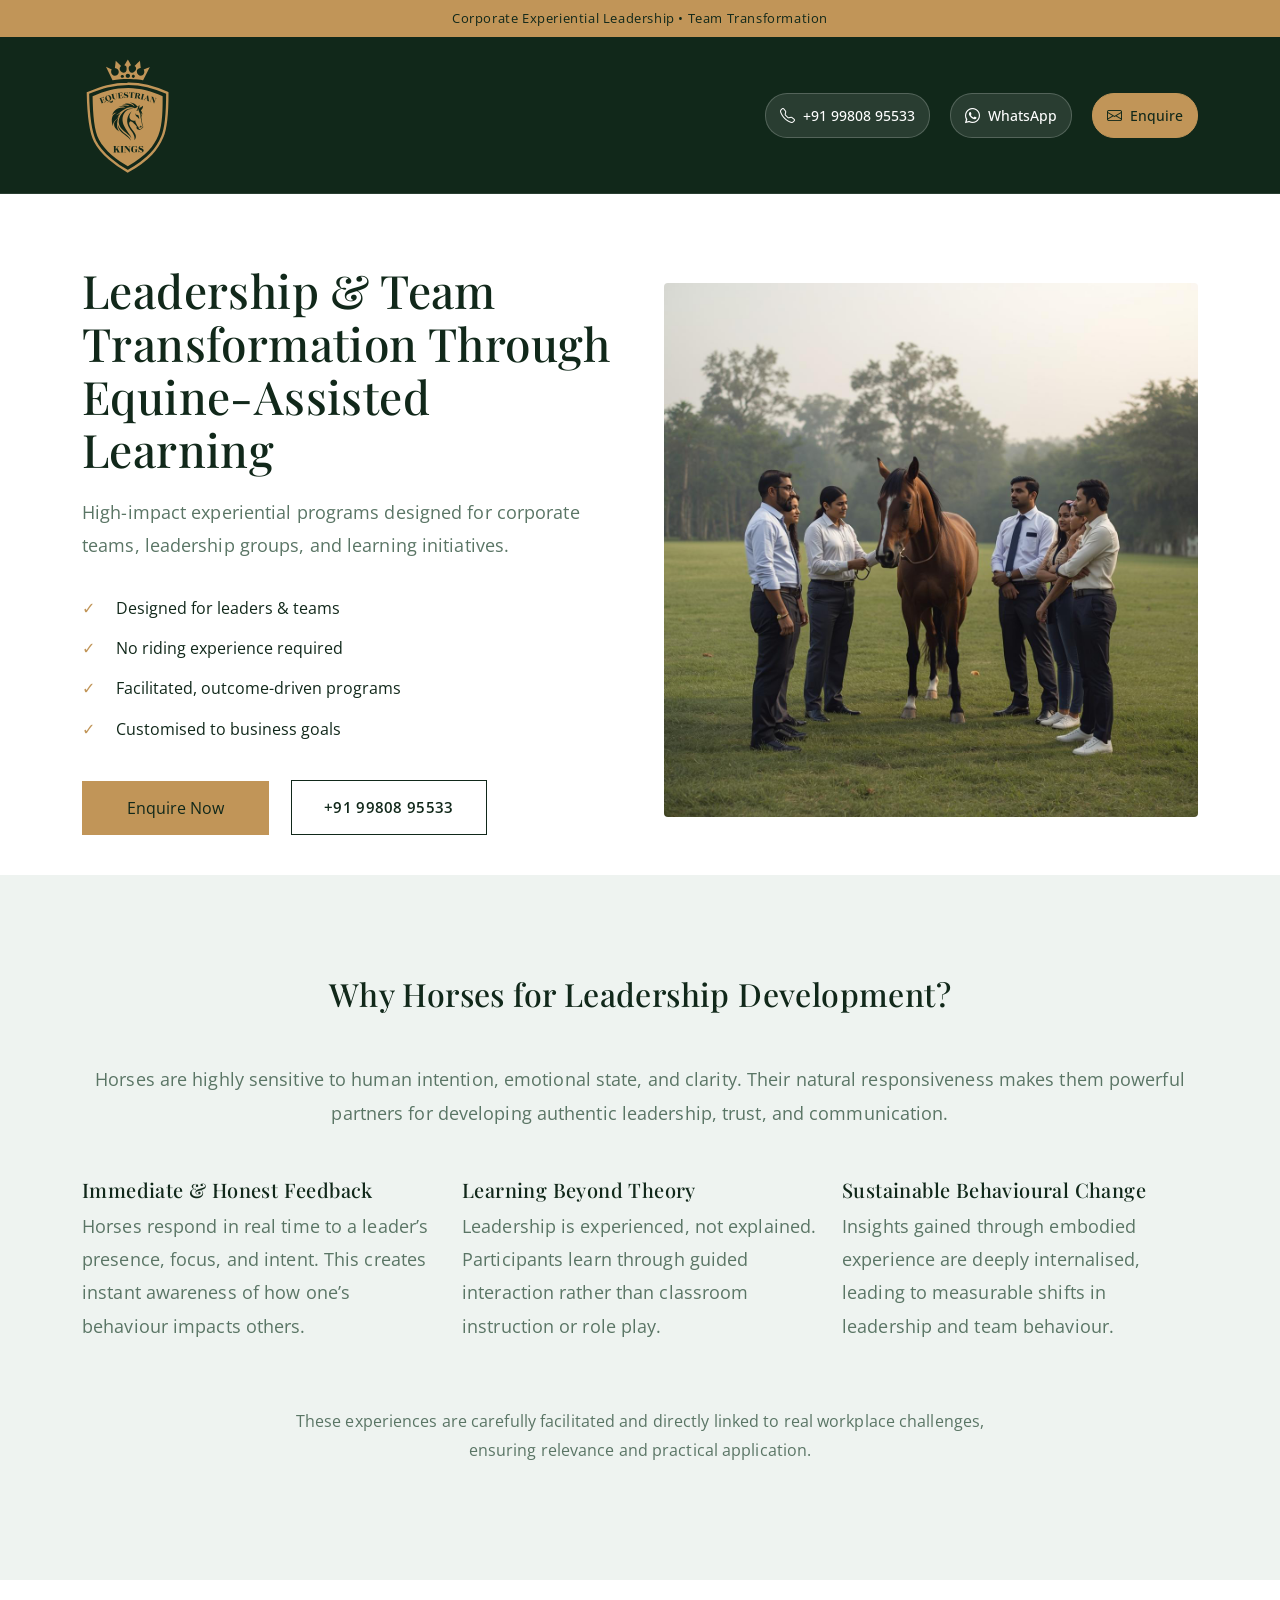
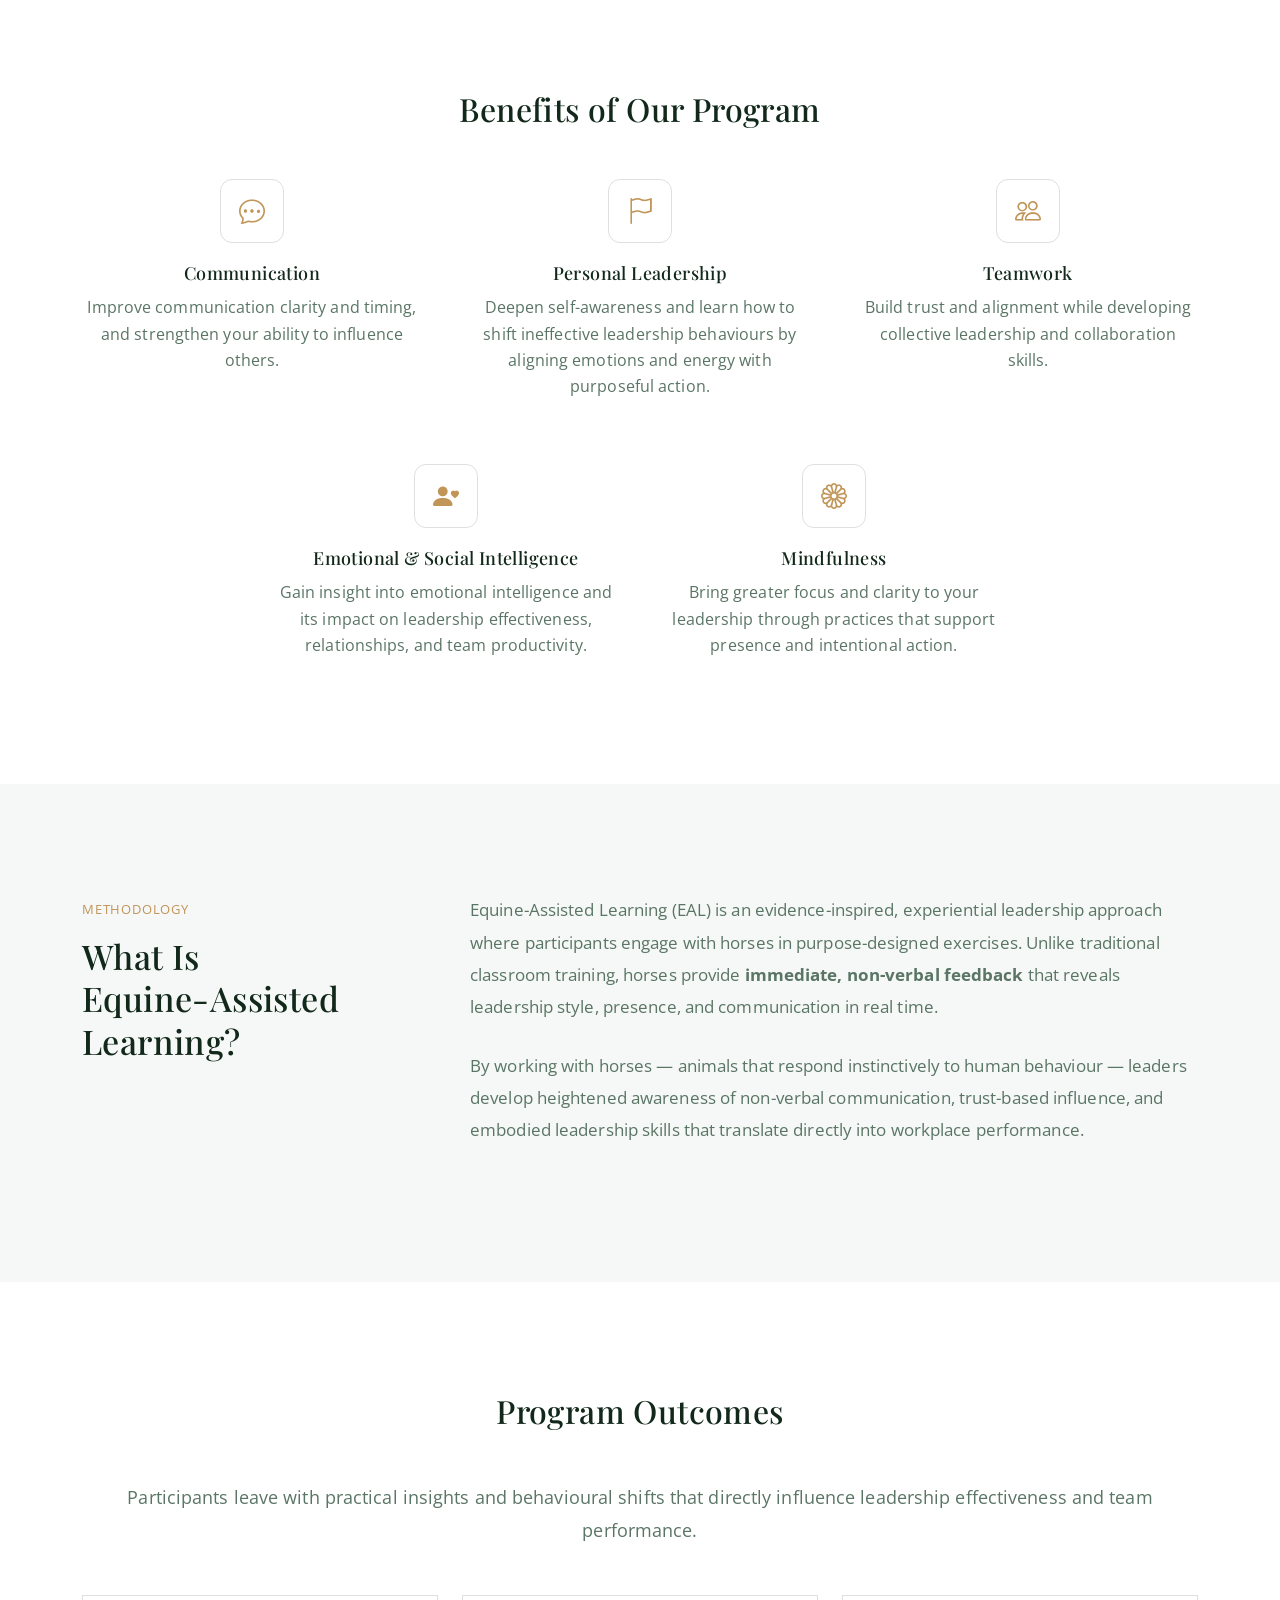
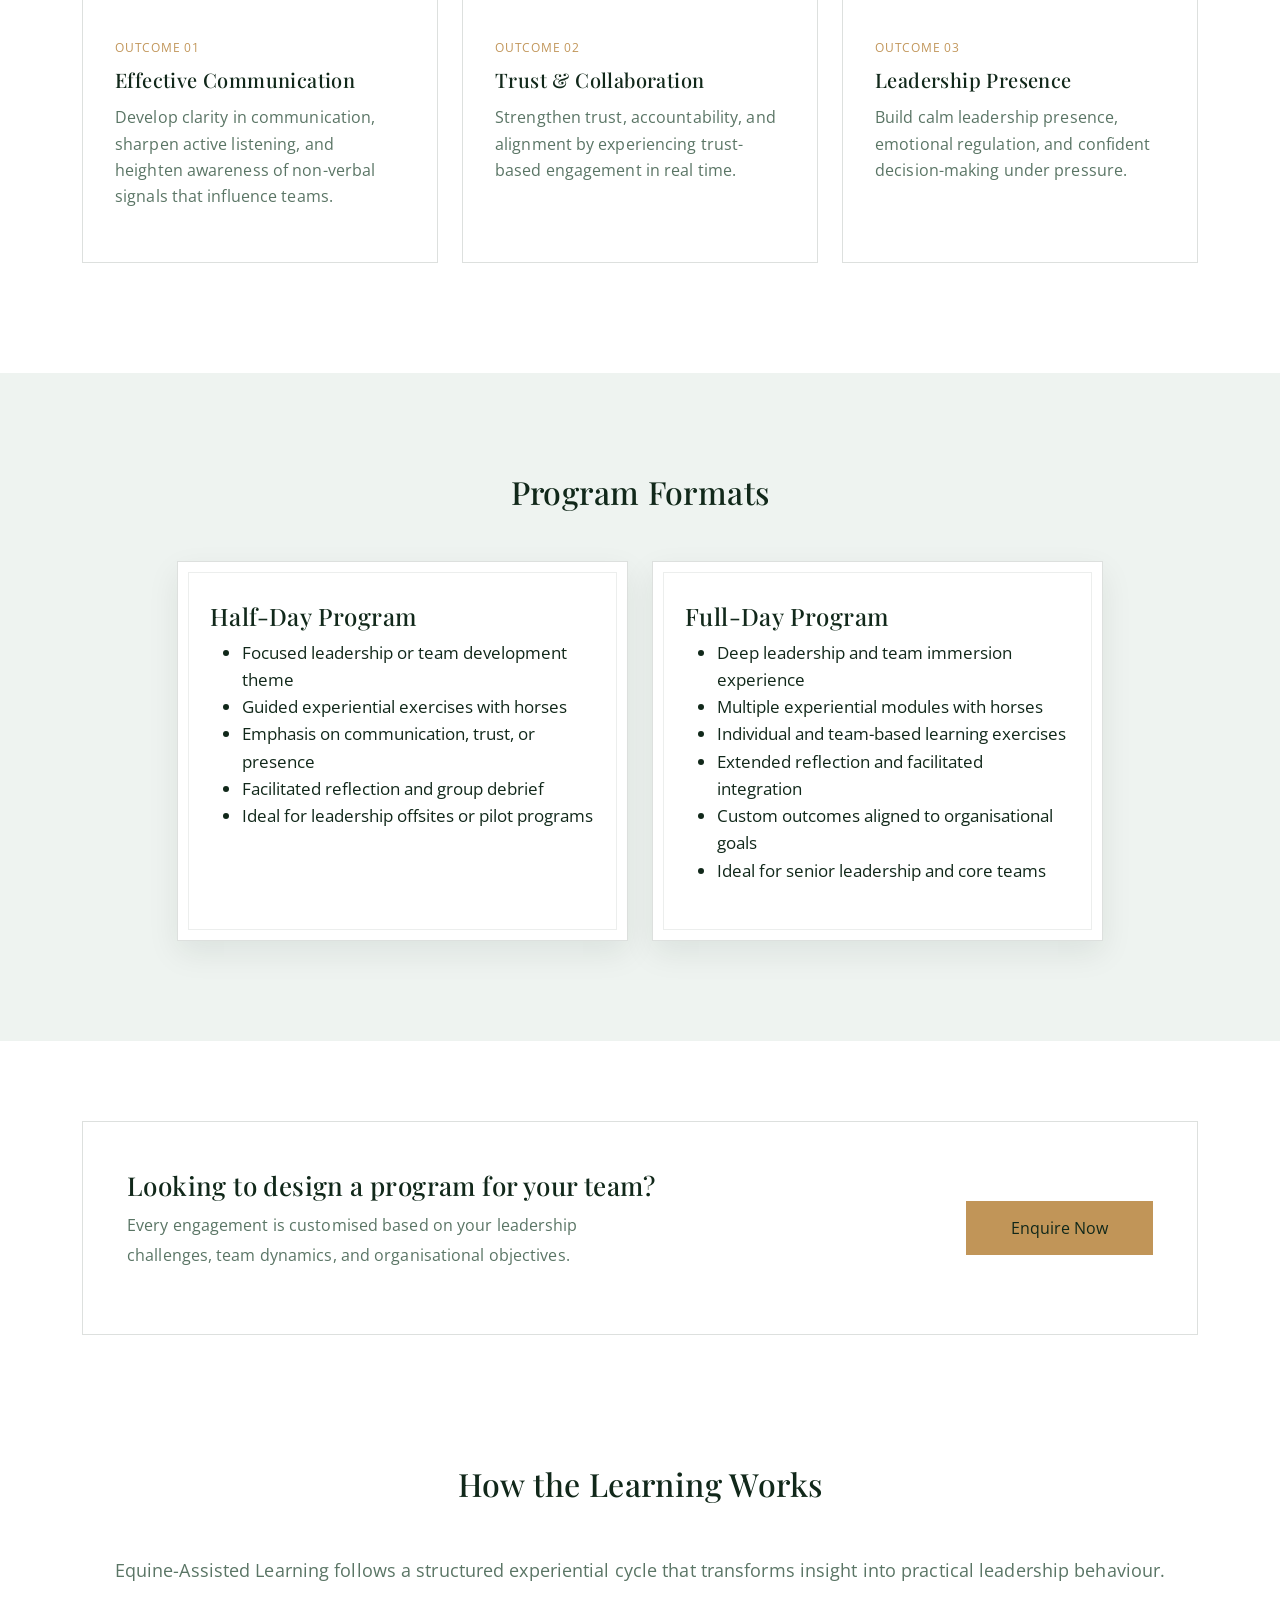
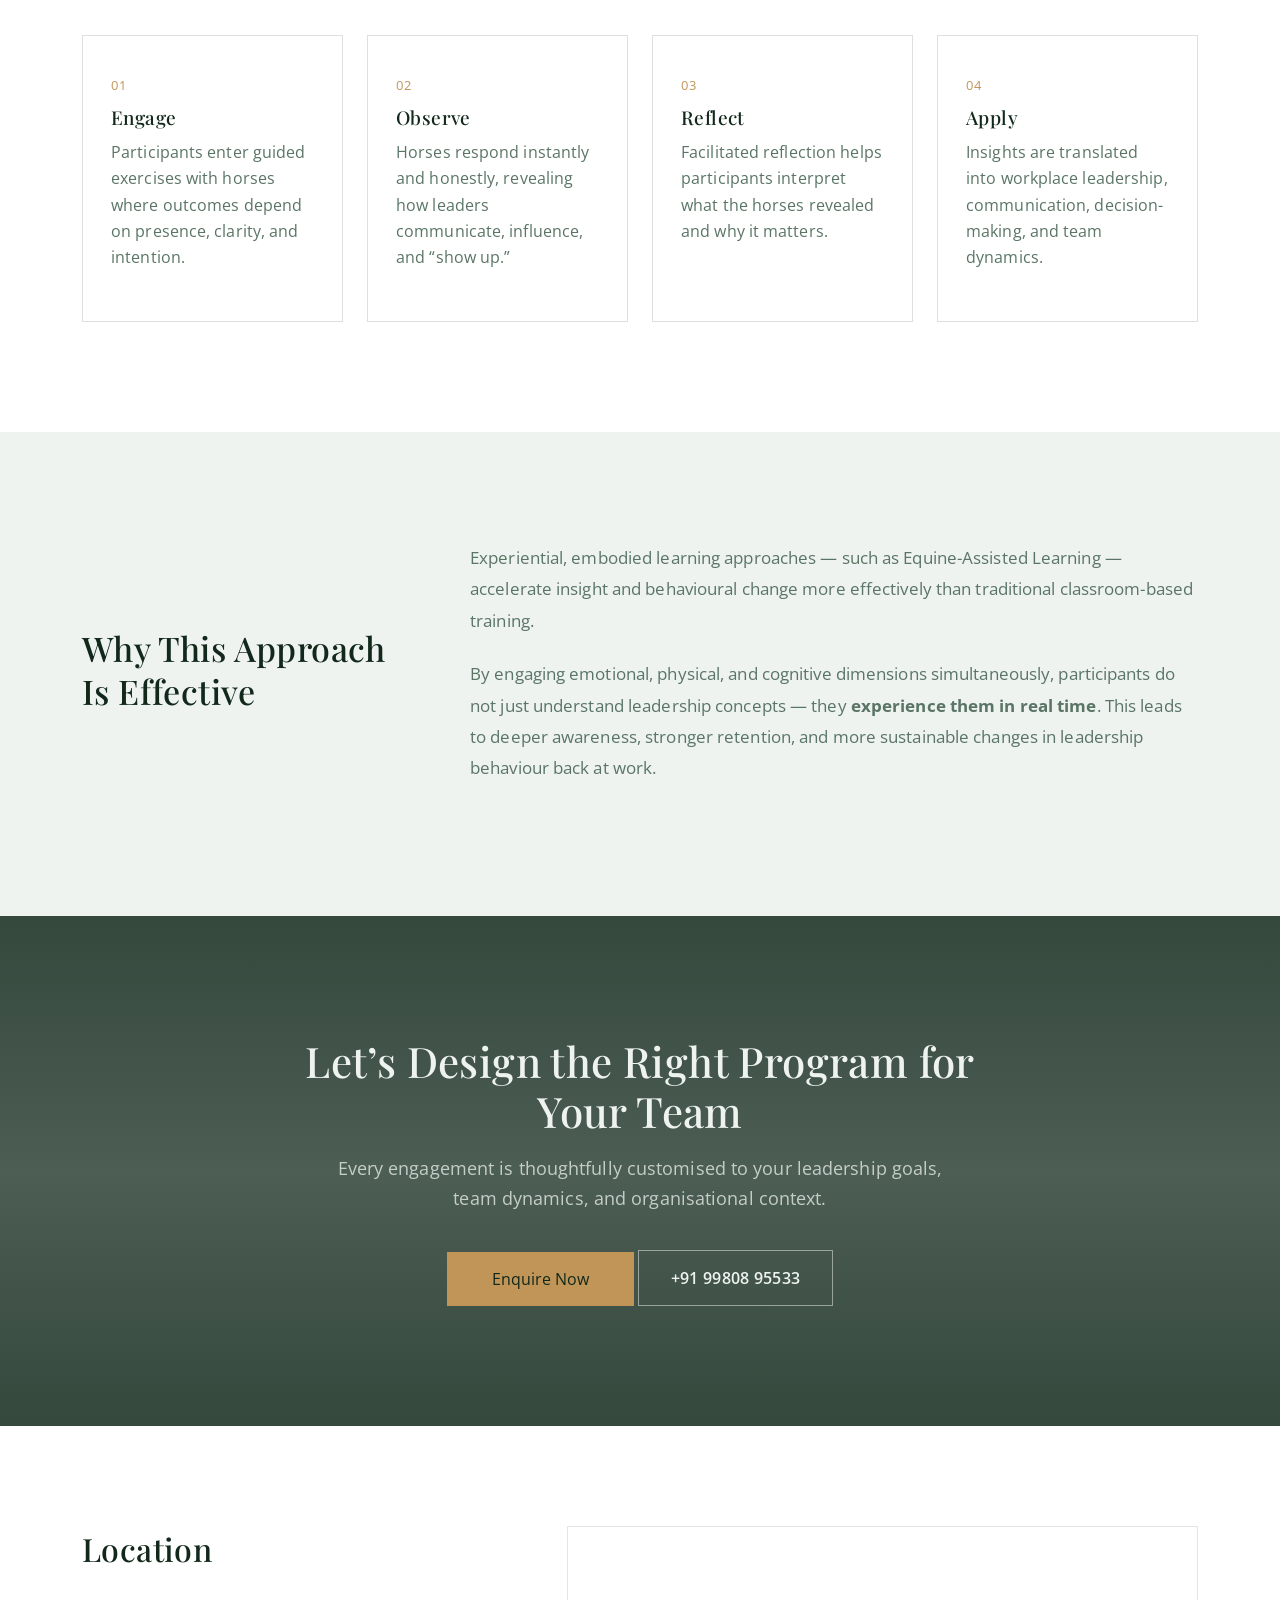
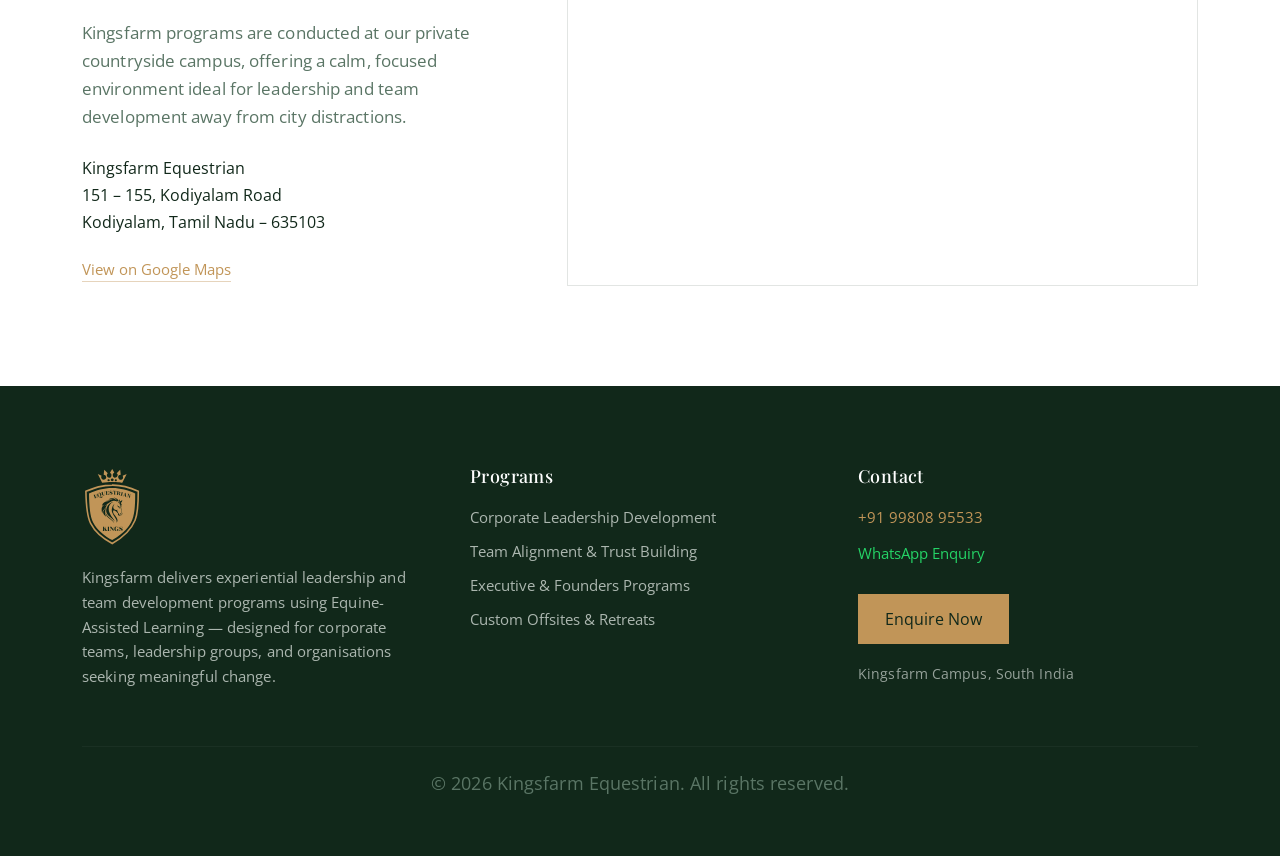
==== commit 3ef8fa5e: "Finalized Branding: Restored original Equestrian Kings logo, set green navbar/gold top-bar, and maxi" ====
--- a/Corporate _ Leadership Conversion/index.html
+++ b/Corporate _ Leadership Conversion/index.html
@@ -34,7 +34,7 @@
   <div class="container d-flex justify-content-between align-items-center">
 
     <div class="site-logo">
-      <img src="images/logo.png" alt="Kingsfarm">
+      <img src="images/logo.svg" alt="Kingsfarm">
     </div>
 
     <div class="header-actions">
@@ -642,7 +642,7 @@
 
       <!-- BRAND -->
       <div class="col-lg-4">
-        <img src="images/logo.png" alt="Kingsfarm Equestrian" class="footer-logo">
+        <img src="images/logo.svg" alt="Kingsfarm Equestrian" class="footer-logo">
 
         <p class="footer-desc">
           Kingsfarm delivers experiential leadership and team development
--- a/Corporate _ Leadership Conversion/global.css
+++ b/Corporate _ Leadership Conversion/global.css
@@ -80,24 +80,24 @@
 /* ================= HEADER LOGO ================= */
 
 .site-logo img {
-  height: 80px;           /* default size */
+  height: 120px;           /* significantly larger as requested */
   width: auto;
   transition: all 0.3s ease;
 }
 
 /* On scroll (sticky state) */
 .site-header.scrolled .site-logo img {
-  height: 40px;
+  height: 65px;
 }
 
 /* Mobile refinement */
 @media (max-width: 768px) {
   .site-logo img {
-    height: 40px;
+    height: 100px; /* maximum visibility for mobile as requested */
   }
 
   .site-header.scrolled .site-logo img {
-    height: 34px;
+    height: 75px;
   }
 }
 
@@ -308,8 +308,8 @@
 
 /* ================= TOP BAR ================= */
 .top-bar {
-  background: var(--brand-dark);
-  color: var(--brand-light);
+  background: var(--brand-gold);
+  color: var(--brand-dark);
   text-align: center;
   font-size: 13px;
   padding: 8px 12px;
--- a/Corporate _ Leadership Conversion/corporate.css
+++ b/Corporate _ Leadership Conversion/corporate.css
@@ -55,14 +55,7 @@
   border-color: var(--brand-gold);
 }
 
-.header-btn.enquire:hover {
-  background: var(--brand-dark);
-  color: #fff;
-  border-color: var(--brand-dark);
-}
-
 @media (max-width: 768px) {
-
   .header-actions {
     gap: 8px;
   }
@@ -75,6 +68,10 @@
     padding: 10px 12px;
     border-radius: 50%;
   }
+
+  .header-btn.enquire {
+    display: none !important;
+  }
 }
 
 
@@ -83,11 +80,32 @@
 ================================ */
 
 .corporate-header {
-  background: #ffffff;
+  background: var(--brand-dark);
   position: sticky;
   top: 0;
   z-index: 1200;
-  border-bottom: 1px solid var(--border-soft);
+  border-bottom: 1px solid rgba(255, 255, 255, 0.1);
+}
+
+.corporate-header.scrolled {
+  background: var(--brand-dark) !important;
+}
+
+/* Ensure SVG logo appears correctly on dark green background */
+.corporate-header .site-logo img {
+  max-width: 160px;
+}
+
+.corporate-header .header-btn:not(.enquire) {
+  background: rgba(255, 255, 255, 0.1);
+  color: #fff;
+  border-color: rgba(255, 255, 255, 0.2);
+}
+
+.corporate-header .header-btn:not(.enquire):hover {
+  background: var(--brand-gold);
+  color: var(--brand-dark);
+  border-color: var(--brand-gold);
 }
 
 .header-actions {
@@ -543,7 +561,7 @@
 }
 
 .footer-logo {
-  max-height: 54px;
+  max-height: 80px;
   margin-bottom: 20px;
 }
 
